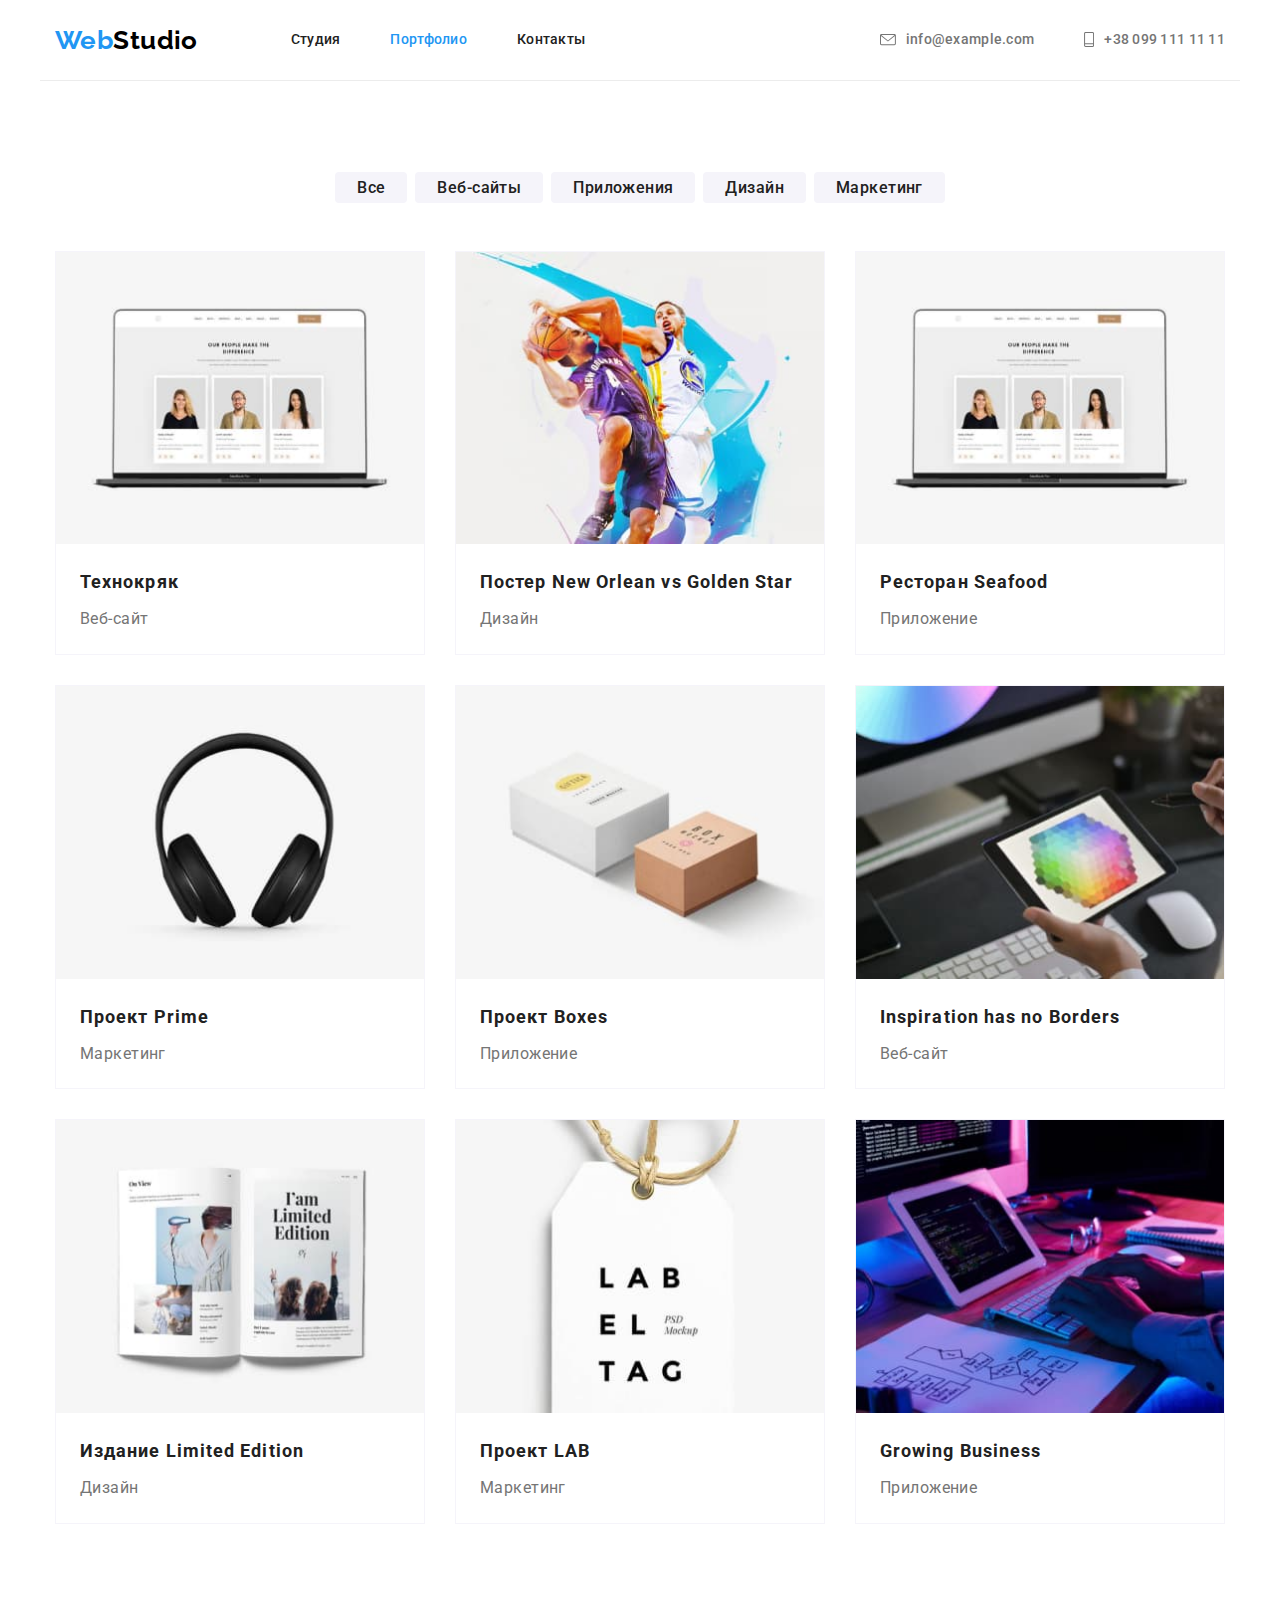
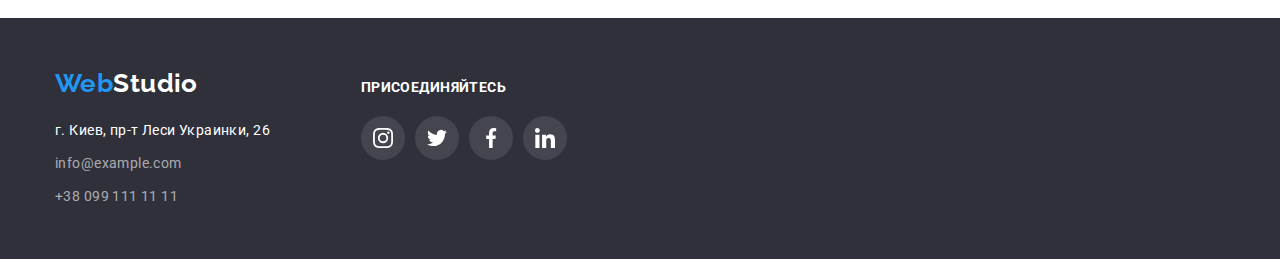
==== portfolio.html @ 8dd771c4 "created rep" ====
<!DOCTYPE html>
<html lang="ru">
	<head>
		<meta charset="UTF-8" />
		<meta name="viewport" content="width=device-width, initial-scale=1.0" />
		<link
			rel="stylesheet"
			href="https://cdnjs.cloudflare.com/ajax/libs/modern-normalize/0.7.0/modern-normalize.min.css"
		/>
		<link
			href="https://fonts.googleapis.com/css2?family=Raleway:wght@700&family=Roboto:wght@400;500;700;900&display=swap"
			rel="stylesheet"
		/>
		<link rel="stylesheet" href="./styles/style.css" />
		<title>Портфолио</title>
	</head>
	<body>
		<header class="page-header">
			<div class="container main-nav">
				<nav class="site-nav">
					<a class="logo" href="./index.html"> <span class="accent">Web</span>Studio</a>
					<ul class="list">
						<li class="item"><a class="link" href="./index.html">Студия</a></li>
						<li class="item"><a class="link accent" href="./portfolio.html">Портфолио</a></li>
						<li class="item"><a class="link" href="">Контакты</a></li>
					</ul>
				</nav>
				<ul class="contacts-nav list">
					<li class="item"
						><a class="link" href="mailto:info@example.com">
							<svg class="icon icon-mail">
								<use xlink:href="./images/sprite.svg#mail"></use>
							</svg>
							info@example.com</a
						></li
					>
					<li class="item"
						><a class="link" href="tel:+380991111111">
							<svg class="icon icon-phone">
								<use xlink:href="./images/sprite.svg#phone"></use>
							</svg>
							+38 099 111 11 11</a
						></li
					>
				</ul>
			</div>
		</header>
		<main>
			<!-- <h1>Портфолио студии</h1> -->
			<!-- Примеры портфолио -->
			<section class="examples">
				<div class="container">
					<!-- <h2 class="list">Фильтр портфолио</h2> -->
					<ul class="nav-portfolio list">
						<li class="item"><a class="link" href="">Все</a></li>
						<li class="item"><a class="link" href="">Веб-сайты</a></li>
						<li class="item"><a class="link" href="">Приложения</a></li>
						<li class="item"><a class="link" href="">Дизайн</a></li>
						<li class="item"><a class="link" href="">Маркетинг</a></li>
					</ul>
					<ul class="examples-list list">
						<li class="item">
							<a class="link" href="">
								<img src="./images/crack.jpg" alt="Макбук" />
								<div class="text-content">
									<h2 class="examples-title list">Технокряк</h2>
									<p class="examples-description">Веб-сайт</p>
									<!-- <p>
									Технокряк это современная площадка распространения коронавируса. Компании используют эту платформу для
									цифрового шпионажа и атак на защищённые сервера конкурентов.
								</p> -->
								</div>
							</a>
						</li>
						<li class="item">
							<a class="link" href="">
								<img src="./images/new_orlean.jpg" alt="Постер New Orlean vs Golden Star" />
								<div class="text-content">
									<h2 class="examples-title list">Постер New Orlean vs Golden Star</h2>
									<p class="examples-description">Дизайн</p>
									<!-- <p>
									Технокряк это современная площадка распространения коронавируса. Компании используют эту платформу для
									цифрового шпионажа и атак на защищённые сервера конкурентов.
								</p> -->
								</div>
							</a>
						</li>
						<li class="item">
							<a class="link" href="">
								<img src="./images/crack.jpg" alt="Логотип ресторана Seafood" />
								<div class="text-content">
									<h2 class="examples-title list">Ресторан Seafood</h2>
									<p class="examples-description">Приложение</p>
									<!-- <p>
									Технокряк это современная площадка распространения коронавируса. Компании используют эту платформу для
									цифрового шпионажа и атак на защищённые сервера конкурентов.
								</p> -->
								</div>
							</a>
						</li>
						<li class="item">
							<a class="link" href="">
								<img src="./images/prime.jpg" alt="Наушники" />
								<div class="text-content">
									<h2 class="examples-title list">Проект Prime</h2>
									<p class="examples-description">Маркетинг</p>
									<!-- <p>
									Технокряк это современная площадка распространения коронавируса. Компании используют эту платформу для
									цифрового шпионажа и атак на защищённые сервера конкурентов.
								</p> -->
								</div>
							</a>
						</li>
						<li class="item">
							<a class="link" href="">
								<img src="./images/boxes.jpg" alt="Коробки" />
								<div class="text-content">
									<h2 class="examples-title list">Проект Boxes</h2>
									<p class="examples-description">Приложение</p>
									<!-- <p>
									Технокряк это современная площадка распространения коронавируса. Компании используют эту платформу для
									цифрового шпионажа и атак на защищённые сервера конкурентов.
								</p> -->
								</div>
							</a>
						</li>
						<li class="item">
							<a class="link" href="">
								<img src="./images/design.jpg" alt="Мак" />
								<div class="text-content">
									<h2 class="examples-title list" lang="en">Inspiration has no Borders</h2>
									<p class="examples-description">Веб-сайт</p>
									<!-- <p>
									Технокряк это современная площадка распространения коронавируса. Компании используют эту платформу для
									цифрового шпионажа и атак на защищённые сервера конкурентов.
								</p> -->
								</div>
							</a>
						</li>
						<li class="item">
							<a class="link" href="">
								<img src="./images/limited.jpg" alt="Издание Limited Edition" />
								<div class="text-content">
									<h2 class="examples-title list">Издание Limited Edition</h2>
									<p class="examples-description">Дизайн</p>
									<!-- <p>
									Технокряк это современная площадка распространения коронавируса. Компании используют эту платформу для
									цифрового шпионажа и атак на защищённые сервера конкурентов.
								</p> -->
								</div>
							</a>
						</li>
						<li class="item">
							<a class="link" href="">
								<img src="./images/lab.jpg" alt="Логотип проекта LAB" />
								<div class="text-content">
									<h2 class="examples-title list">Проект LAB</h2>
									<p class="examples-description">Маркетинг</p>
									<!-- <p>
									Технокряк это современная площадка распространения коронавируса. Компании используют эту платформу для
									цифрового шпионажа и атак на защищённые сервера конкурентов.
								</p> -->
								</div>
							</a>
						</li>
						<li class="item">
							<a class="link" href="">
								<img src="./images/desc.jpg" alt="Человек печатает на ноутбуке" />
								<div class="text-content">
									<h2 class="examples-title list">Growing Business</h2>
									<p class="examples-description">Приложение</p>
									<!-- <p>
									Технокряк это современная площадка распространения коронавируса. Компании используют эту платформу для
									цифрового шпионажа и атак на защищённые сервера конкурентов.
								</p> -->
								</div>
							</a>
						</li>
					</ul>
				</div>
			</section>
		</main>
		<!-- Подвал -->
		<footer class="footer">
			<div class="container">
				<div class="footer-adress">
					<a class="logo link" href="./index.html"> <span class="accent">Web</span>Studio </a>
					<address class="contacts">
						<a
							class="contacts-street link"
							href="https://www.google.com.ua/maps/place/%D0%B1%D1%83%D0%BB.+%D0%9B%D0%B5%D1%81%D0%B8+%D0%A3%D0%BA%D1%80%D0%B0%D0%B8%D0%BD%D0%BA%D0%B8,+26,+%D0%9A%D0%B8%D0%B5%D0%B2,+02000/@50.4265841,30.5361971,17z/data=!3m1!4b1!4m5!3m4!1s0x40d4cf0e033ecbe9:0x57a4dffefec77da0!8m2!3d50.4265807!4d30.5383858?hl=ru&authuser=0"
							target="blank"
						>
							г. Киев, пр-т Леси Украинки, 26
						</a>
						<a class="link" href="mailto:info@example.com">info@example.com</a>
						<a class="link" href="tel:+380991111111">+38 099 111 11 11</a>
					</address>
				</div>
				<div class="join">
					<p class="join-title">присоединяйтесь</p>
					<ul class="social list">
						<li>
							<a class="insta link" href="" aria-label="Ссылка на Instagram">
								<svg class="icon icon-insta">
									<use xlink:href="./images/sprite.svg#instagram"></use>
								</svg>
							</a>
						</li>
						<li>
							<a class="twitter link" href="" aria-label="Ссылка на Twitter">
								<svg class="icon icon-twitter">
									<use xlink:href="./images/sprite.svg#twitter"></use>
								</svg>
							</a>
						</li>
						<li>
							<a class="facebook link" href="" aria-label="Ссылка на Facebook">
								<svg class="icon icon-facebook">
									<use xlink:href="./images/sprite.svg#facebook"></use>
								</svg>
							</a>
						</li>
						<li>
							<a class="linkedin link" href="" aria-label="Ссылка на LinkedIn">
								<svg class="icon icon-linkedin">
									<use xlink:href="./images/sprite.svg#linkedin"></use>
								</svg>
							</a>
						</li>
					</ul>
				</div>
			</div>
		</footer>
	</body>
</html>
---- styles/style.css ----
:root {
	--title-text-color: #212121;
	--primary-text-color: #757575;
	--secondary-text-color: #ffffff;
	--assent-color: #2196f3;
	--logo-color: #000000;
	--primary-bg-color: #ffffff;
	--secondary-bg-color: #f5f4fa;
	--footer-bg-color: #2f303a;
	--decoration-color: #afb1b8;
}

html {
	box-sizing: border-box;
}

*,
*::before,
*::after {
	box-sizing: inherit;
}

body {
	color: var(--primary-text-color);
	background-color: var(--primary-bg-color);
	font-family: "Roboto", sans-serif;
	font-size: 14px;
	font-weight: 400;
	line-height: 1.71;
	letter-spacing: 0.03em;
}

img {
	display: block;
	max-width: 100%;
	height: auto;
}

.accent,
.site-nav .accent {
	color: var(--assent-color);
}

.link {
	text-decoration: none;
}

.list {
	list-style: none;
	margin: 0;
	padding: 0;
}

.container {
	width: 1200px;
	margin-left: auto;
	margin-right: auto;
	padding-left: 15px;
	padding-right: 15px;
}

/*             Header              */
.main-nav,
.site-nav,
.site-nav .list,
.contacts-nav {
	display: flex;
	align-items: center;
}

.main-nav {
	justify-content: space-between;

	border-bottom: 1px solid #ececec;
}

.logo {
	margin-right: 93px;

	color: var(--logo-color);
	font-family: Raleway, sans-serif;
	font-weight: 700;
	font-size: 26px;
	line-height: 1.19;
	text-decoration: none;
}

.main-nav .link {
	padding-top: 32px;
	padding-bottom: 32px;

	color: var(--title-text-color);
	font-weight: 500;
	line-height: 1.14;
	letter-spacing: 0.02em;
	text-decoration: none;
}

.site-nav .item:not(:last-child),
.contacts-nav .item:not(:last-child) {
	padding-right: 50px;
}

.site-nav .accent {
	color: var(--assent-color);
}

.contacts-nav .link {
	display: inline-flex;
	align-items: center;

	color: var(--primary-text-color);
	font-weight: 500;
	line-height: 1.14;
	letter-spacing: 0.02em;
	text-decoration: none;
}

.site-nav .link:hover,
.site-nav .link:focus,
.contacts-nav .link:hover,
.contacts-nav .link:focus {
	color: var(--assent-color);
	cursor: pointer;
}

.contacts-nav .icon {
	margin-right: 10px;
	fill: var(--primary-text-color);
}

.contacts-nav .icon-phone {
	width: 10px;
	height: 15px;
}

.contacts-nav .icon-mail {
	width: 16px;
	height: 12px;
}

.contacts-nav .link:hover .icon,
.contacts-nav .link:focus .icon {
	fill: var(--assent-color);
}

/*             Hero              */
.hero {
	display: flex;
	height: 600px;
	max-width: 1600px;
	margin-left: auto;
	margin-right: auto;
	align-items: center;

	background-color: #c4c4c4;
	background-image: linear-gradient(to right, rgba(47, 48, 58, 0.4), rgba(47, 48, 58, 0.4)), url(../images/hero-img.jpg);
	text-align: center;
}

.hero-container {
	max-width: 696px;
	margin-right: auto;
	margin: auto;
}

.hero-title {
	display: inline-block;
	margin-bottom: 30px;

	color: var(--secondary-text-color);
	font-weight: 900;
	font-size: 44px;
	line-height: 1.36;
	letter-spacing: 0.06em;
	text-transform: uppercase;
}

.hero-btn {
	margin: auto;
	padding: 10px 32px;

	color: var(--secondary-text-color);
	background-color: var(--assent-color);
	border: 1px solid var(--assent-color);
	border-radius: 4px;
	font-family: inherit;
	font-weight: 700;
	font-size: 16px;
	line-height: 1.87;
	letter-spacing: 0.06em;
	cursor: pointer;
}

/*      Преимущества       */

.features {
	padding-top: 94px;
}

.features-list {
	display: flex;
}

.features-list .item {
	width: 270px;
}

.features-list .icon {
	width: 270px;
	height: 120px;
	padding: 25px 100px;
	margin-bottom: 30px;

	border-radius: 4px;
	background-color: var(--secondary-bg-color);
}

.features-list .item:not(:last-child) {
	margin-right: 30px;
}

.features-list p {
	margin: 0 0;
}

.features-title {
	color: var(--title-text-color);

	margin-top: 0px;
	margin-bottom: 10px;
}

/*      Чем мы занимаемся       */

.activity {
	padding-top: 94px;
	padding-bottom: 94px;
}

.activity-title {
	margin-top: 0;
	margin-bottom: 50px;

	color: var(--title-text-color);
	font-size: 36px;
	line-height: 1.16;
	text-align: center;
}

.activity .list {
	display: flex;
	font-size: 0;
}

.activity .item:not(:last-child) {
	margin-right: 30px;
}

/*             Команда              */

.team {
	padding-top: 94px;
	padding-bottom: 94px;

	background-color: var(--secondary-bg-color);
	font-size: 16px;
}

.team .list {
	display: flex;
	text-align: center;
}

.team .item {
	display: flex;
	flex-direction: column;
	align-items: center;

	box-shadow: 0px 1px 3px rgba(0, 0, 0, 0.12), 0px 1px 1px rgba(0, 0, 0, 0.14), 0px 2px 1px rgba(0, 0, 0, 0.2);
	border-radius: 0px 0px 4px 4px;
	background-color: var(--primary-bg-color);
}

.team .item:not(:last-child) {
	margin-right: 30px;
}

.team-title {
	margin-top: 0;
	margin-bottom: 50px;

	color: var(--title-text-color);
	font-size: 36px;
	line-height: 1.16;
	text-align: center;
}

.team-name {
	margin-top: 30px;
	margin-bottom: 10px;

	color: var(--title-text-color);
	line-height: 1.18;
	text-align: center;
}

.team .social {
	margin-top: 16px;
	margin-bottom: 30px;
}

.social li {
	margin-right: 10px;
}

.social li:last-child {
	margin-right: 0;
}

.social .link {
	display: flex;
	justify-content: center;
	align-items: center;
	width: 44px;
	height: 44px;

	border-radius: 50%;
	background-repeat: no-repeat;
	background-position: center;
}

.team .icon {
	width: 20px;
	height: 20px;
	fill: var(--decoration-color);
}

.team .link:hover .icon,
.team .link:focus .icon {
	fill: var(--secondary-text-color);
}

.social .link:hover,
.social .link:focus {
	background-color: var(--assent-color);
}

/*        Clients        */

.clients {
	padding-top: 94px;
	padding-bottom: 94px;
}

.clients .list {
	display: flex;
}

.clients-title {
	margin-top: 0;
	margin-bottom: 50px;

	color: var(--title-text-color);
	font-size: 36px;
	line-height: 1.16;
	text-align: center;
}

.clients .item {
	margin-right: 30px;
}

.clients .item:last-child {
	margin-right: 0;
}

.clients .link {
	display: flex;
	align-items: center;
	justify-content: center;
	width: 170px;
	height: 90px;

	border: 1px solid var(--decoration-color);
	border-radius: 4px;
}

.clients .link:hover,
.clients .link:focus {
	border-color: var(--assent-color);
}

.clients .icon {
	fill: var(--decoration-color);
}

.clients .link:hover .icon,
.clients .link:focus .icon {
	fill: var(--assent-color);
}

.clients .item:nth-child(1) .icon {
	width: 44px;
	height: 49px;
}

.clients .item:nth-child(2) .icon {
	width: 40px;
	height: 52px;
}

.clients .item:nth-child(3) .icon {
	width: 41px;
	height: 42px;
}

.clients .item:nth-child(4) .icon {
	width: 79px;
	height: 42px;
}

.clients .item:nth-child(5) .icon {
	width: 59px;
	height: 47px;
}

.clients .item:nth-child(6) .icon {
	width: 88px;
	height: 45px;
}

/*             Footer              */

.footer {
	padding-top: 50px;
	padding-bottom: 50px;

	color: rgba(255, 255, 255, 0.6);
	background-color: var(--footer-bg-color);
}

.footer .container {
	display: flex;
}

.footer-adress {
	margin-right: 70px;
}

.footer .link {
	display: block;
	font-style: normal;
	color: inherit;
}

.footer .logo {
	margin-bottom: 20px;

	color: var(--secondary-text-color);
}

.contacts a:not(:last-child) {
	margin-bottom: 9px;
}

.contacts .contacts-street {
	color: var(--secondary-text-color);
}

/*       Join       */

.join .social {
	display: flex;
}

.join .link {
	display: flex;
	justify-content: center;
	align-items: center;
	width: 44px;
	height: 44px;

	border-radius: 50%;
	background-repeat: no-repeat;
	background-position: center;
	background-color: rgba(255, 255, 255, 0.1);
}

.join .item {
	margin-right: 10px;
}

.join .item:last-child {
	margin-right: 0;
}

.join-title {
	margin-top: 12px;
	margin-bottom: 20px;

	color: var(--secondary-text-color);
	font-weight: 700;
	line-height: 1.14;
	text-transform: uppercase;
}

.join .icon {
	width: 20px;
	height: 20px;
	fill: var(--secondary-text-color);
}

/*      Страница портфолио      */

.examples {
	padding-top: 94px;
	padding-bottom: 94px;
}

/*      Навигация портфолио      */

.nav-portfolio {
	display: flex;
	justify-content: center;
	margin-bottom: 50px;
}

.nav-portfolio .link {
	padding: 6px 22px;

	color: var(--title-text-color);
	background-color: var(--secondary-bg-color);
	border-radius: 4px;
	font-weight: 500;
	font-size: 16px;
	line-height: 1.62;
}

.nav-portfolio .item:not(:last-child) {
	margin-right: 8px;
}

.nav-portfolio .link:hover,
.nav-portfolio .link:focus {
	color: var(--primary-bg-color);
	background-color: var(--assent-color);
	box-shadow: 0px 3px 1px rgba(0, 0, 0, 0.1), 0px 1px 2px rgba(0, 0, 0, 0.08), 0px 2px 2px rgba(0, 0, 0, 0.12);
}

/*          Примеры работ       */

.examples-list {
	display: flex;
	flex-wrap: wrap;
	justify-content: center;
}

.examples-list li {
	width: calc((100% - 60px) / 3);
	margin-right: 30px;

	background-color: var(--primary-bg-color);
	border: 1px solid var(--secondary-bg-color);
}

.examples-list li:nth-child(3n) {
	margin-right: 0;
}

.examples-list li:not(:nth-last-child(-n + 3)) {
	margin-bottom: 30px;
}

.examples-title {
	margin-bottom: 4px;
	margin-left: 24px;
	margin-top: 20px;

	color: var(--title-text-color);
	font-weight: 700;
	font-size: 18px;
	line-height: 2;
	letter-spacing: 0.06em;
}

.examples-description {
	margin-left: 24px;
	padding-bottom: 20px;
}

.examples p {
	margin-top: 0;
	margin-bottom: 0;

	color: var(--primary-text-color);
	font-size: 16px;
	line-height: 1.87;
}
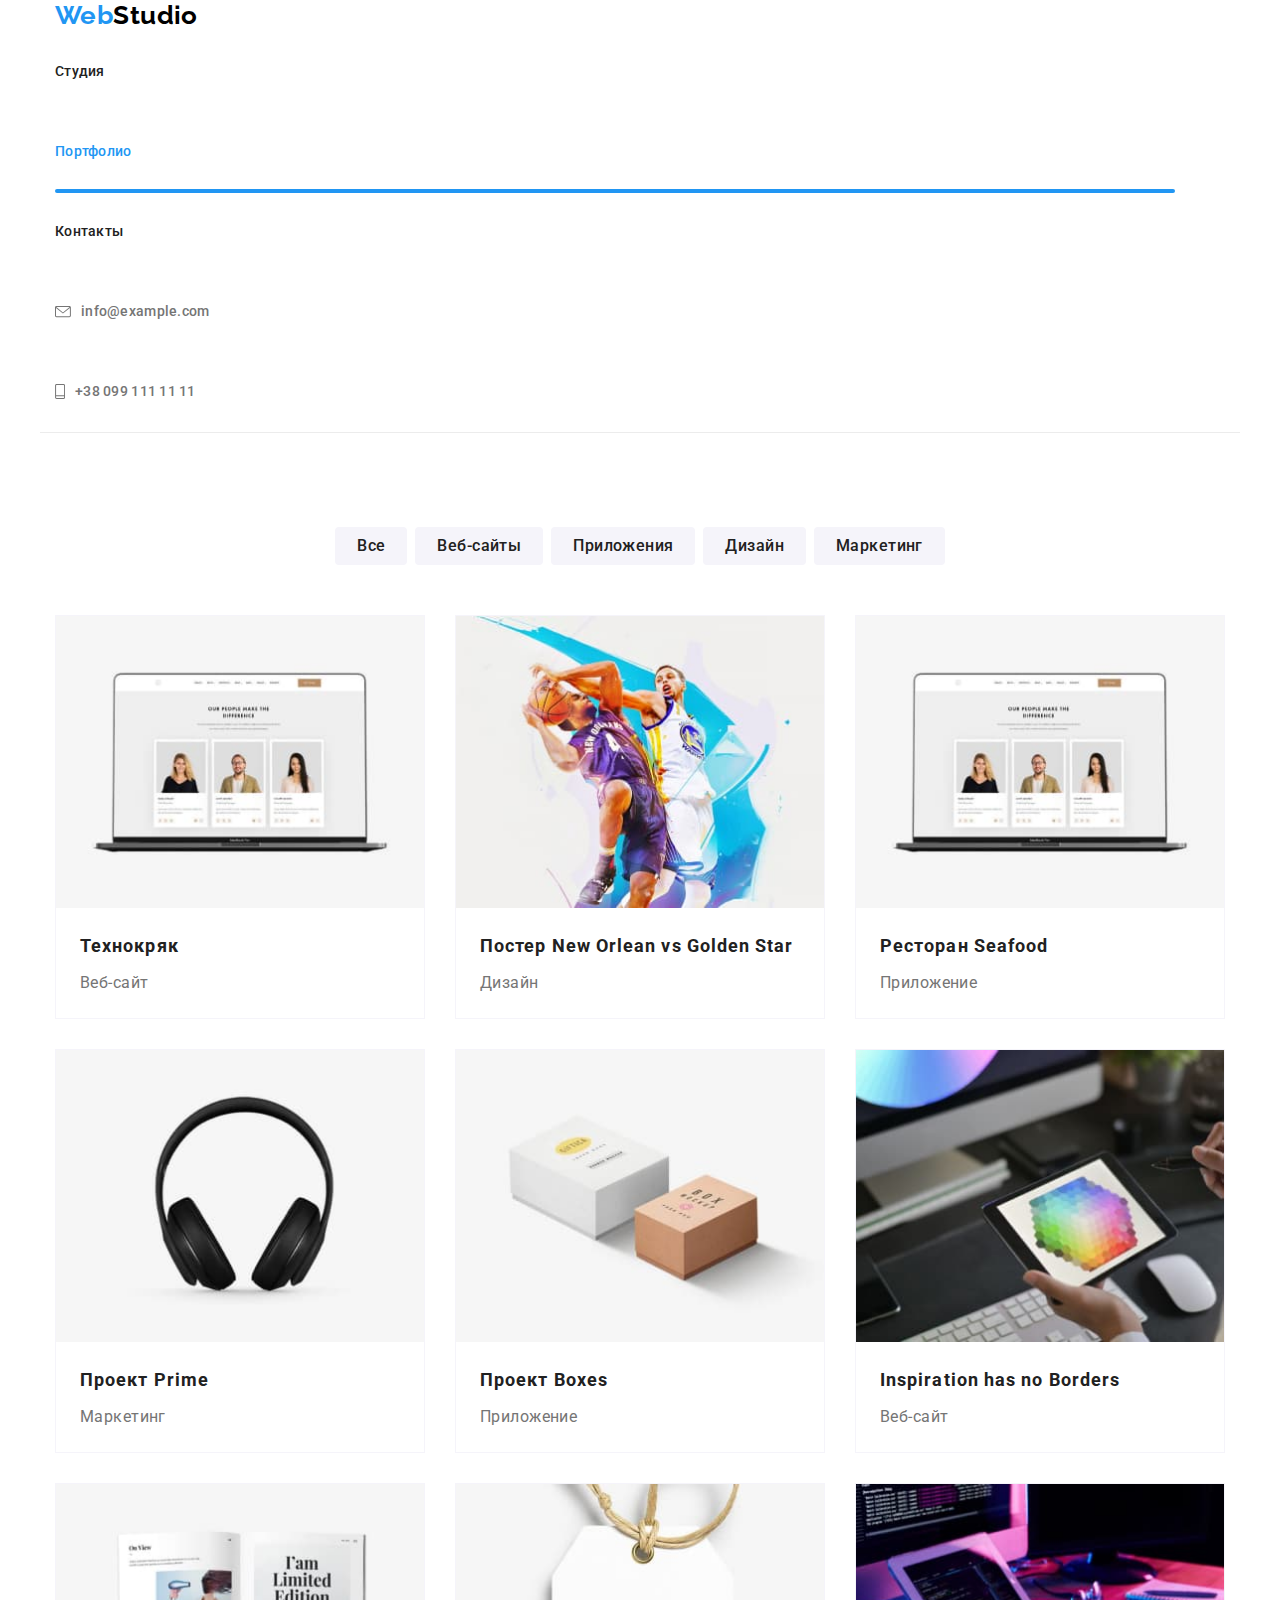
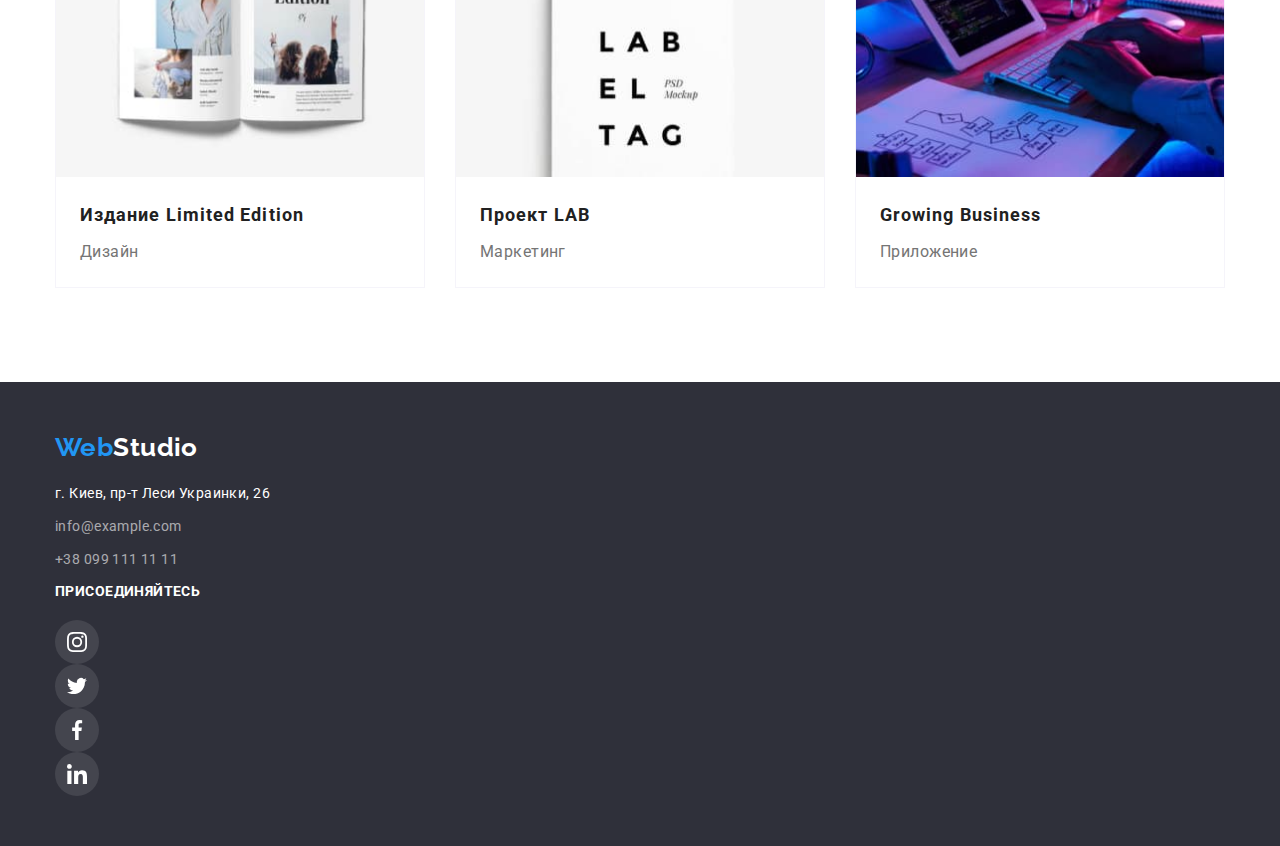
==== commit d3aa17d1: "добавляет анимации и переходы" ====
--- a/portfolio.html
+++ b/portfolio.html
@@ -51,24 +51,26 @@
 			<section class="examples">
 				<div class="container">
 					<!-- <h2 class="list">Фильтр портфолио</h2> -->
-					<ul class="nav-portfolio list">
+					<ul class="nav-portfolio flexbox list">
 						<li class="item"><a class="link" href="">Все</a></li>
 						<li class="item"><a class="link" href="">Веб-сайты</a></li>
 						<li class="item"><a class="link" href="">Приложения</a></li>
 						<li class="item"><a class="link" href="">Дизайн</a></li>
 						<li class="item"><a class="link" href="">Маркетинг</a></li>
 					</ul>
-					<ul class="examples-list list">
+					<ul class="examples-list flexbox list">
 						<li class="item">
 							<a class="link" href="">
 								<img src="./images/crack.jpg" alt="Макбук" />
 								<div class="text-content">
 									<h2 class="examples-title list">Технокряк</h2>
 									<p class="examples-description">Веб-сайт</p>
-									<!-- <p>
-									Технокряк это современная площадка распространения коронавируса. Компании используют эту платформу для
-									цифрового шпионажа и атак на защищённые сервера конкурентов.
-								</p> -->
+									<div class="examples-textbox">
+										<p class="examples-text">
+											Технокряк это современная площадка распространения коронавируса. Компании используют эту платформу
+											для цифрового шпионажа и атак на защищённые сервера конкурентов.
+										</p>
+									</div>
 								</div>
 							</a>
 						</li>
@@ -78,10 +80,12 @@
 								<div class="text-content">
 									<h2 class="examples-title list">Постер New Orlean vs Golden Star</h2>
 									<p class="examples-description">Дизайн</p>
-									<!-- <p>
-									Технокряк это современная площадка распространения коронавируса. Компании используют эту платформу для
-									цифрового шпионажа и атак на защищённые сервера конкурентов.
-								</p> -->
+									<div class="examples-textbox">
+										<p class="examples-text">
+											Технокряк это современная площадка распространения коронавируса. Компании используют эту платформу
+											для цифрового шпионажа и атак на защищённые сервера конкурентов.
+										</p>
+									</div>
 								</div>
 							</a>
 						</li>
@@ -91,10 +95,12 @@
 								<div class="text-content">
 									<h2 class="examples-title list">Ресторан Seafood</h2>
 									<p class="examples-description">Приложение</p>
-									<!-- <p>
-									Технокряк это современная площадка распространения коронавируса. Компании используют эту платформу для
-									цифрового шпионажа и атак на защищённые сервера конкурентов.
-								</p> -->
+									<div class="examples-textbox">
+										<p class="examples-text">
+											Технокряк это современная площадка распространения коронавируса. Компании используют эту платформу
+											для цифрового шпионажа и атак на защищённые сервера конкурентов.
+										</p>
+									</div>
 								</div>
 							</a>
 						</li>
@@ -104,10 +110,12 @@
 								<div class="text-content">
 									<h2 class="examples-title list">Проект Prime</h2>
 									<p class="examples-description">Маркетинг</p>
-									<!-- <p>
-									Технокряк это современная площадка распространения коронавируса. Компании используют эту платформу для
-									цифрового шпионажа и атак на защищённые сервера конкурентов.
-								</p> -->
+									<div class="examples-textbox">
+										<p class="examples-text">
+											Технокряк это современная площадка распространения коронавируса. Компании используют эту платформу
+											для цифрового шпионажа и атак на защищённые сервера конкурентов.
+										</p>
+									</div>
 								</div>
 							</a>
 						</li>
@@ -117,10 +125,12 @@
 								<div class="text-content">
 									<h2 class="examples-title list">Проект Boxes</h2>
 									<p class="examples-description">Приложение</p>
-									<!-- <p>
-									Технокряк это современная площадка распространения коронавируса. Компании используют эту платформу для
-									цифрового шпионажа и атак на защищённые сервера конкурентов.
-								</p> -->
+									<div class="examples-textbox">
+										<p class="examples-text">
+											Технокряк это современная площадка распространения коронавируса. Компании используют эту платформу
+											для цифрового шпионажа и атак на защищённые сервера конкурентов.
+										</p>
+									</div>
 								</div>
 							</a>
 						</li>
@@ -130,10 +140,12 @@
 								<div class="text-content">
 									<h2 class="examples-title list" lang="en">Inspiration has no Borders</h2>
 									<p class="examples-description">Веб-сайт</p>
-									<!-- <p>
-									Технокряк это современная площадка распространения коронавируса. Компании используют эту платформу для
-									цифрового шпионажа и атак на защищённые сервера конкурентов.
-								</p> -->
+									<div class="examples-textbox">
+										<p class="examples-text">
+											Технокряк это современная площадка распространения коронавируса. Компании используют эту платформу
+											для цифрового шпионажа и атак на защищённые сервера конкурентов.
+										</p>
+									</div>
 								</div>
 							</a>
 						</li>
@@ -143,10 +155,12 @@
 								<div class="text-content">
 									<h2 class="examples-title list">Издание Limited Edition</h2>
 									<p class="examples-description">Дизайн</p>
-									<!-- <p>
-									Технокряк это современная площадка распространения коронавируса. Компании используют эту платформу для
-									цифрового шпионажа и атак на защищённые сервера конкурентов.
-								</p> -->
+									<div class="examples-textbox">
+										<p class="examples-text">
+											Технокряк это современная площадка распространения коронавируса. Компании используют эту платформу
+											для цифрового шпионажа и атак на защищённые сервера конкурентов.
+										</p>
+									</div>
 								</div>
 							</a>
 						</li>
@@ -156,10 +170,12 @@
 								<div class="text-content">
 									<h2 class="examples-title list">Проект LAB</h2>
 									<p class="examples-description">Маркетинг</p>
-									<!-- <p>
-									Технокряк это современная площадка распространения коронавируса. Компании используют эту платформу для
-									цифрового шпионажа и атак на защищённые сервера конкурентов.
-								</p> -->
+									<div class="examples-textbox">
+										<p class="examples-text">
+											Технокряк это современная площадка распространения коронавируса. Компании используют эту платформу
+											для цифрового шпионажа и атак на защищённые сервера конкурентов.
+										</p>
+									</div>
 								</div>
 							</a>
 						</li>
@@ -169,10 +185,12 @@
 								<div class="text-content">
 									<h2 class="examples-title list">Growing Business</h2>
 									<p class="examples-description">Приложение</p>
-									<!-- <p>
-									Технокряк это современная площадка распространения коронавируса. Компании используют эту платформу для
-									цифрового шпионажа и атак на защищённые сервера конкурентов.
-								</p> -->
+									<div class="examples-textbox">
+										<p class="examples-text">
+											Технокряк это современная площадка распространения коронавируса. Компании используют эту платформу
+											для цифрового шпионажа и атак на защищённые сервера конкурентов.
+										</p>
+									</div>
 								</div>
 							</a>
 						</li>
--- a/styles/style.css
+++ b/styles/style.css
@@ -21,6 +21,8 @@
 }
 
 body {
+	position: relative;
+
 	color: var(--primary-text-color);
 	background-color: var(--primary-bg-color);
 	font-family: "Roboto", sans-serif;
@@ -43,6 +45,7 @@
 
 .link {
 	text-decoration: none;
+	display: inline-block;
 }
 
 .list {
@@ -59,12 +62,15 @@
 	padding-right: 15px;
 }
 
+.flexbox {
+	display: flex;
+}
+
 /*             Header              */
 .main-nav,
 .site-nav,
 .site-nav .list,
 .contacts-nav {
-	display: flex;
 	align-items: center;
 }
 
@@ -98,11 +104,29 @@
 
 .site-nav .item:not(:last-child),
 .contacts-nav .item:not(:last-child) {
-	padding-right: 50px;
+	margin-right: 50px;
+}
+
+.site-nav .item {
+	position: relative;
 }
 
 .site-nav .accent {
 	color: var(--assent-color);
+}
+
+.site-nav .link.accent::after {
+	content: "";
+	position: absolute;
+	bottom: 0;
+	left: 0;
+	width: 100%;
+	height: 4px;
+	margin-top: 28px;
+	margin-bottom: -1px;
+
+	background-color: var(--assent-color);
+	border-radius: 2px;
 }
 
 .contacts-nav .link {
@@ -146,7 +170,6 @@
 
 /*             Hero              */
 .hero {
-	display: flex;
 	height: 600px;
 	max-width: 1600px;
 	margin-left: auto;
@@ -192,14 +215,67 @@
 	cursor: pointer;
 }
 
+/*      Модольное окно       */
+
+.dropbox {
+	top: 0;
+	left: 0;
+	bottom: 0;
+	right: 0;
+	z-index: 2;
+
+	transition: opacity 0.25s cubic-bezier(0.4, 0, 0.2, 1);
+	background-color: rgba(0, 0, 0, 0.2);
+}
+
+.modal {
+	position: absolute;
+	top: 50%;
+	left: 50%;
+	transform: translate(-50%, -50%);
+	width: 528px;
+	height: 581px;
+	transition: transform 0.25s cubic-bezier(0.4, 0, 0.2, 1);
+
+	box-shadow: 0px 1px 3px rgba(0, 0, 0, 0.12), 0px 1px 1px rgba(0, 0, 0, 0.14), 0px 2px 1px rgba(0, 0, 0, 0.2);
+	border-radius: 4px;
+	background-color: var(--primary-bg-color);
+}
+
+.modal .close-btn {
+	position: absolute;
+	right: 8px;
+	top: 8px;
+	width: 30px;
+	height: 30px;
+
+	border-radius: 50%;
+	border: 1px solid var(--decoration-color);
+	background-color: var(--primary-bg-color);
+}
+
+.close-btn .icon {
+	position: absolute;
+	top: 50%;
+	left: 50%;
+	transform: translate(-50%, -50%);
+	width: 11px;
+	height: 11px;
+}
+
+.is-hidden {
+	opacity: 0;
+	pointer-events: none;
+}
+
+.is-hidden .modal {
+	transform: translate(-50%, 100%);
+}
+
 /*      Преимущества       */
 
 .features {
 	padding-top: 94px;
-}
-
-.features-list {
-	display: flex;
 }
 
 .features-list .item {
@@ -248,9 +324,31 @@
 	text-align: center;
 }
 
+.activity-text {
+	position: absolute;
+	display: block;
+	left: 0;
+	bottom: 0;
+	margin-top: 0;
+	margin-bottom: 0;
+	padding-bottom: 27px;
+	padding-top: 27px;
+	width: 100%;
+
+	font-size: 16px;
+	line-height: 1.14;
+	color: var(--secondary-text-color);
+	text-align: center;
+	text-transform: uppercase;
+	background: rgba(47, 48, 58, 0.8);
+}
+
 .activity .list {
-	display: flex;
 	font-size: 0;
+}
+
+.activity .item {
+	position: relative;
 }
 
 .activity .item:not(:last-child) {
@@ -353,10 +451,6 @@
 	padding-bottom: 94px;
 }
 
-.clients .list {
-	display: flex;
-}
-
 .clients-title {
 	margin-top: 0;
 	margin-bottom: 50px;
@@ -440,10 +534,6 @@
 	background-color: var(--footer-bg-color);
 }
 
-.footer .container {
-	display: flex;
-}
-
 .footer-adress {
 	margin-right: 70px;
 }
@@ -469,10 +559,6 @@
 }
 
 /*       Join       */
-
-.join .social {
-	display: flex;
-}
 
 .join .link {
 	display: flex;
@@ -521,7 +607,6 @@
 /*      Навигация портфолио      */
 
 .nav-portfolio {
-	display: flex;
 	justify-content: center;
 	margin-bottom: 50px;
 }
@@ -551,12 +636,20 @@
 /*          Примеры работ       */
 
 .examples-list {
-	display: flex;
 	flex-wrap: wrap;
 	justify-content: center;
 }
 
-.examples-list li {
+.examples p {
+	margin-top: 0;
+	margin-bottom: 0;
+
+	color: var(--primary-text-color);
+	font-size: 16px;
+	line-height: 1.87;
+}
+
+.examples-list .item {
 	width: calc((100% - 60px) / 3);
 	margin-right: 30px;
 
@@ -564,12 +657,16 @@
 	border: 1px solid var(--secondary-bg-color);
 }
 
-.examples-list li:nth-child(3n) {
+.examples-list .item:nth-child(3n) {
 	margin-right: 0;
 }
 
-.examples-list li:not(:nth-last-child(-n + 3)) {
+.examples-list .item:not(:nth-last-child(-n + 3)) {
 	margin-bottom: 30px;
+}
+
+.examples .item {
+	position: relative;
 }
 
 .examples-title {
@@ -589,11 +686,40 @@
 	padding-bottom: 20px;
 }
 
-.examples p {
-	margin-top: 0;
-	margin-bottom: 0;
-
-	color: var(--primary-text-color);
-	font-size: 16px;
-	line-height: 1.87;
-}
+.examples .examples-textbox {
+	position: absolute;
+	display: flex;
+	justify-content: center;
+	align-items: center;
+	top: 0;
+	left: 0;
+	width: 100%;
+	height: 294px;
+	overflow: hidden;
+}
+
+.examples .examples-text {
+	position: absolute;
+	top: 0;
+	left: 0;
+	height: 100%;
+	padding: 63px 24px;
+
+	font-size: 18px;
+	line-height: 1.56;
+	color: var(--secondary-text-color);
+	background: rgba(33, 150, 243, 0.9);
+	transform: translate(0, 100%);
+	transition: transform 0.25s cubic-bezier(0.4, 0, 0.2, 1);
+}
+
+.examples-list .item:hover,
+.examples-list .item:focus {
+	box-shadow: 0px 1px 1px rgba(0, 0, 0, 0.12), 0px 4px 4px rgba(0, 0, 0, 0.06), 1px 4px 6px rgba(0, 0, 0, 0.16);
+	transition: box-shadow 250ms cubic-bezier(0.4, 0, 0.2, 1);
+}
+
+.examples-list .item:hover .examples-text,
+.examples-list .item:focus .examples-text {
+	transform: translate(0, 0%);
+}
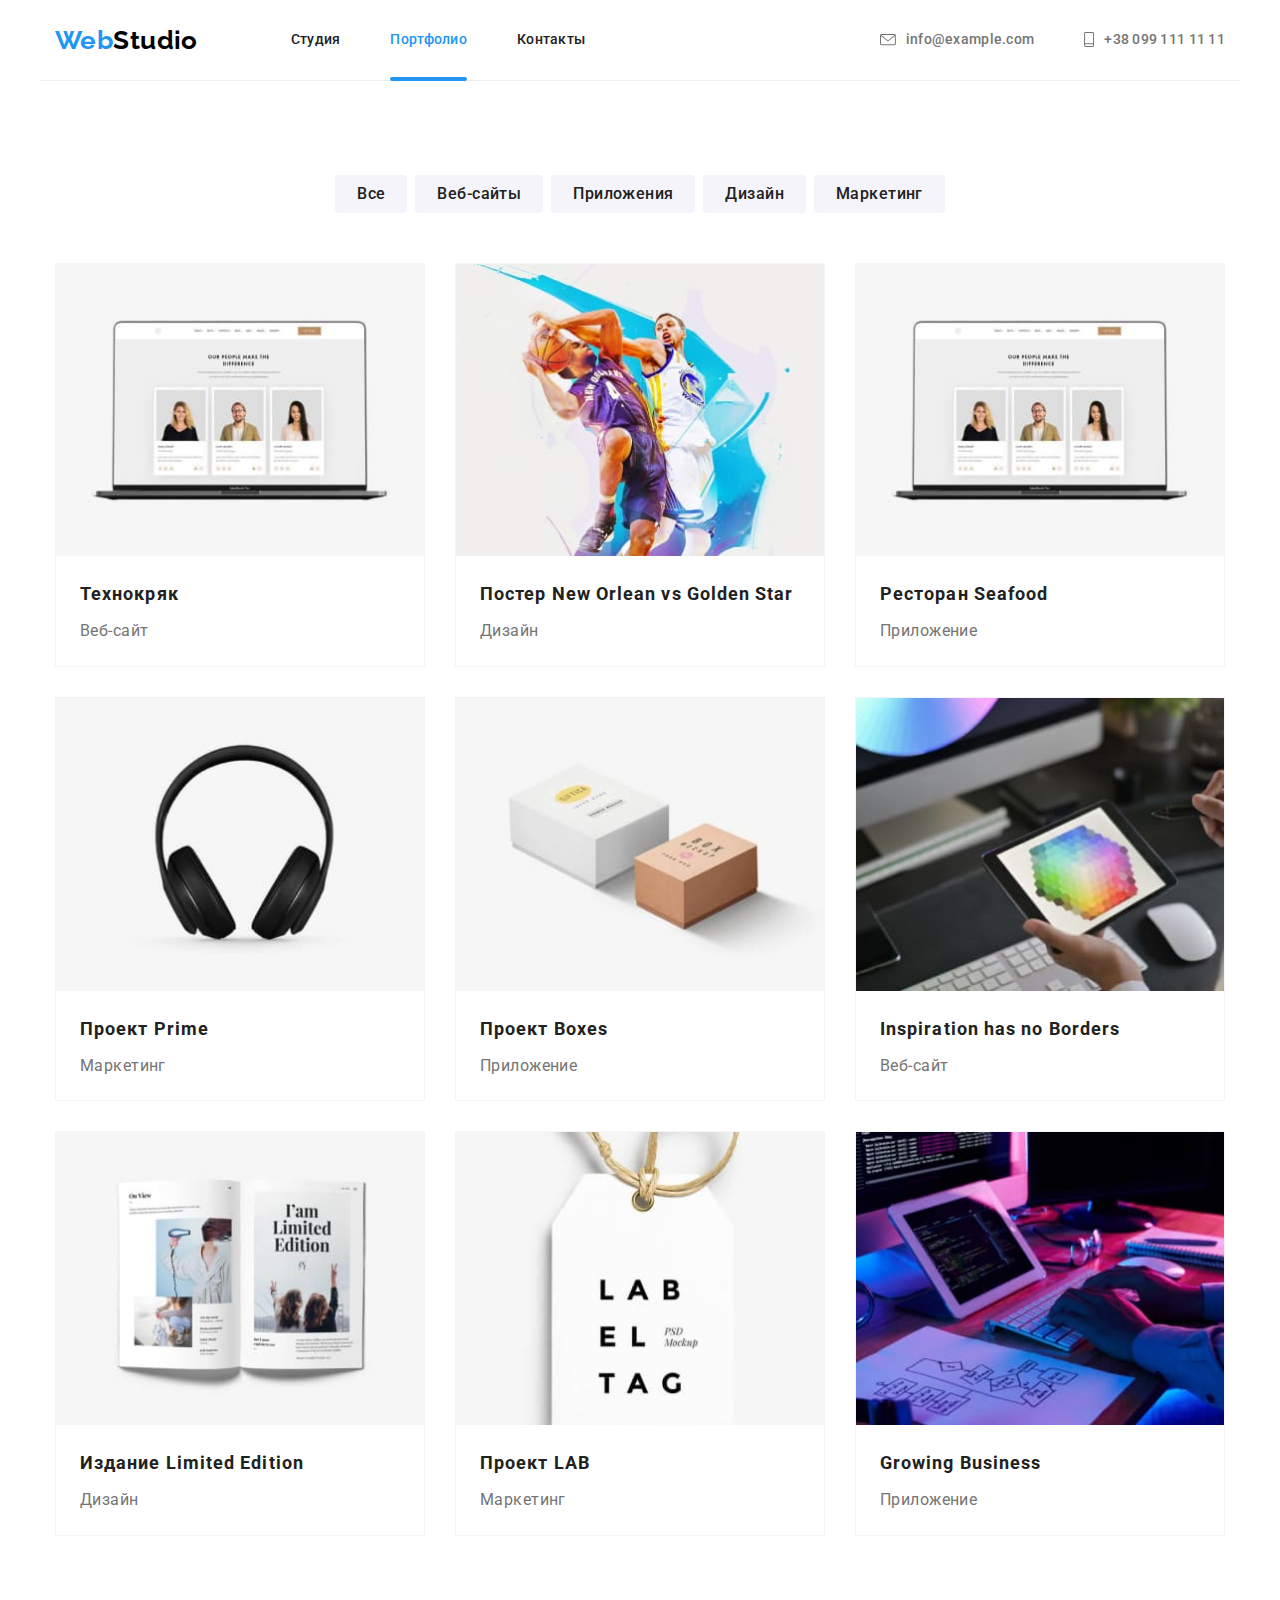
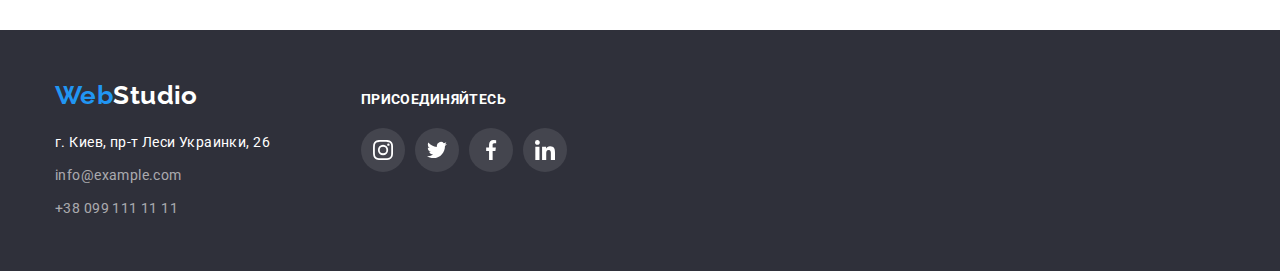
==== commit 1a0aa717: "исправляет ошибки на странице порфолио" ====
--- a/portfolio.html
+++ b/portfolio.html
@@ -16,16 +16,16 @@
 	</head>
 	<body>
 		<header class="page-header">
-			<div class="container main-nav">
-				<nav class="site-nav">
+			<div class="container main-nav flexbox">
+				<nav class="site-nav flexbox">
 					<a class="logo" href="./index.html"> <span class="accent">Web</span>Studio</a>
-					<ul class="list">
+					<ul class="list flexbox">
 						<li class="item"><a class="link" href="./index.html">Студия</a></li>
 						<li class="item"><a class="link accent" href="./portfolio.html">Портфолио</a></li>
 						<li class="item"><a class="link" href="">Контакты</a></li>
 					</ul>
 				</nav>
-				<ul class="contacts-nav list">
+				<ul class="contacts-nav flexbox list">
 					<li class="item"
 						><a class="link" href="mailto:info@example.com">
 							<svg class="icon icon-mail">
@@ -200,7 +200,7 @@
 		</main>
 		<!-- Подвал -->
 		<footer class="footer">
-			<div class="container">
+			<div class="container flexbox">
 				<div class="footer-adress">
 					<a class="logo link" href="./index.html"> <span class="accent">Web</span>Studio </a>
 					<address class="contacts">
@@ -217,7 +217,7 @@
 				</div>
 				<div class="join">
 					<p class="join-title">присоединяйтесь</p>
-					<ul class="social list">
+					<ul class="social flexbox list">
 						<li>
 							<a class="insta link" href="" aria-label="Ссылка на Instagram">
 								<svg class="icon icon-insta">
--- a/styles/style.css
+++ b/styles/style.css
@@ -218,6 +218,7 @@
 /*      Модольное окно       */
 
 .dropbox {
+	position: absolute;
 	top: 0;
 	left: 0;
 	bottom: 0;
@@ -229,7 +230,7 @@
 }
 
 .modal {
-	position: absolute;
+	position: fixed;
 	top: 50%;
 	left: 50%;
 	transform: translate(-50%, -50%);
